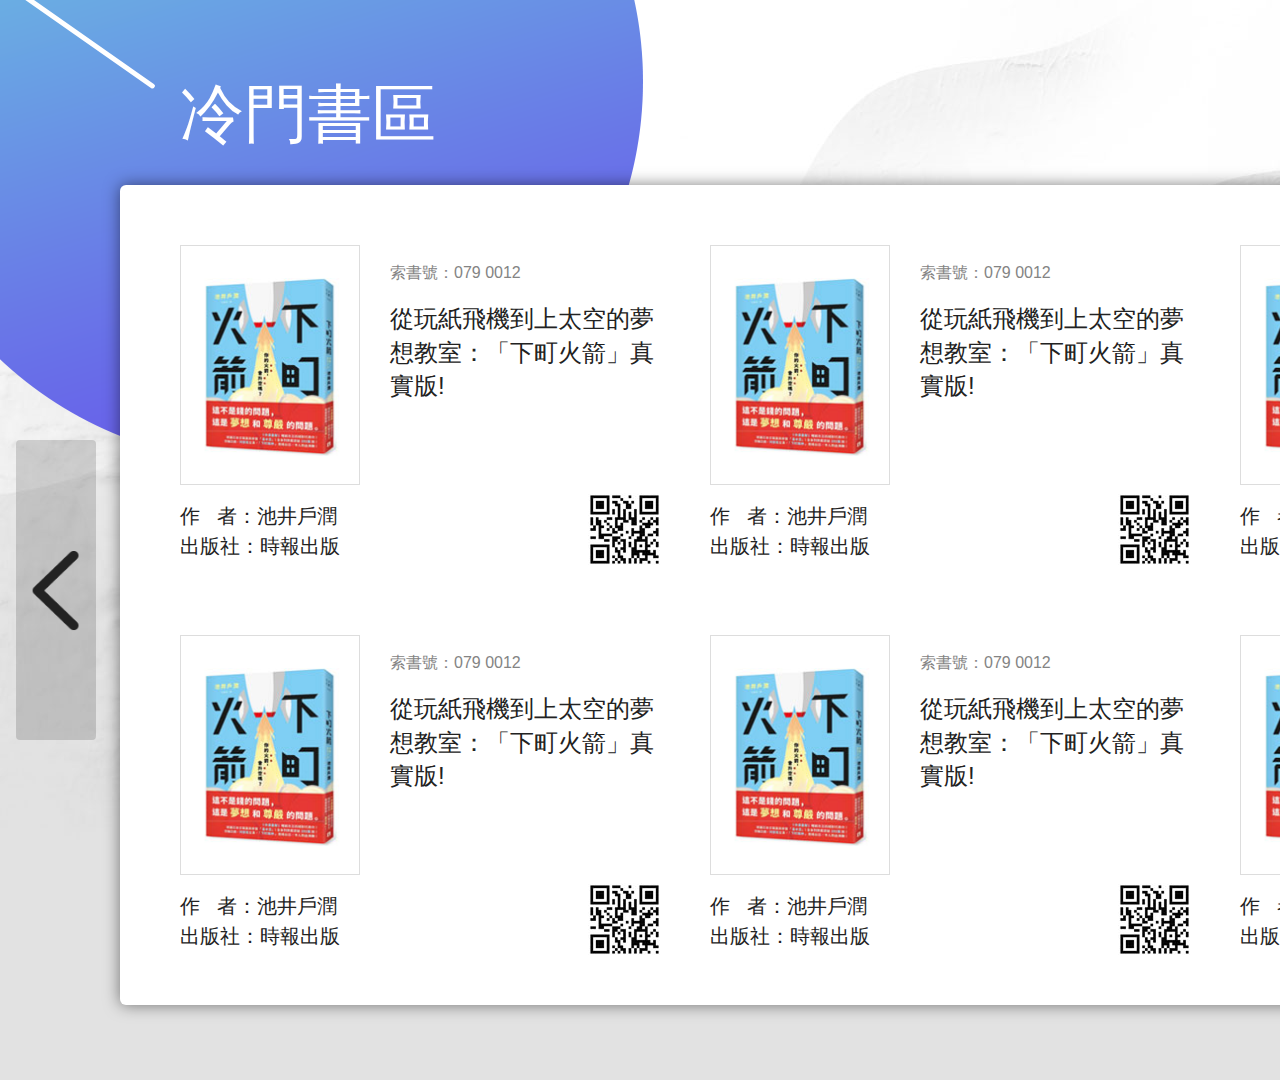
==== mp2.html @ 53be752b "11/8 第一次上傳" ====
<!doctype html>
<html lang="zh-Hant" class="no-js">

<head>
    <meta charset="utf-8">
    <meta http-equiv="X-UA-Compatible" content="IE=edge">
    <title>書架小幫手</title>
    <!-- hyUI css -->
    <link rel="stylesheet" href="css/hyui.css">
    <!-- WOW動畫-->
    <link href="vendor/wow/animate.css" rel="stylesheet">
    <!-- favicon -->
    <link href="images/favicon.png" rel="icon" type="image/x-icon">
</head>

<body>
    <!-- wrapper Start -->
    <div class="wrap cold">
        <h1 class="">冷門書區</h1>
        <a href="mp1.html" class="goto wow fadeInRight" data-wow-delay=".4s">前往熱門書區</a>
        <div class="box wow fadeInDown" data-wow-delay=".4s">
            <!-- 第一本 -->
            <section class="book">
                <div class="info-up">
                    <div class="cover"><img src="images/book/001.jpg" alt=""></div>
                    <div>
                        <p class="call_number">索書號：<span>079  0012</span></p>
                        <p class="book_name">從玩紙飛機到上太空的夢想教室：「下町火箭」真實版!</p>
                    </div>
                </div>
                <div class="info-down">
                    <div>
                        <p class="author">作&nbsp;&nbsp;&nbsp;者：<span>池井戶潤</span></p>
                        <p class="publish">出版社：<span>時報出版</span></p>
                    </div>
                    <img src="images/QR.jpg" alt="" class="QR-code">
                </div>
            </section>
            <!-- 第二本 -->
            <section class="book">
                <div class="info-up">
                    <div class="cover"><img src="images/book/001.jpg" alt=""></div>
                    <div>
                        <p class="call_number">索書號：<span>079  0012</span></p>
                        <p class="book_name">從玩紙飛機到上太空的夢想教室：「下町火箭」真實版!</p>
                    </div>
                </div>
                <div class="info-down">
                    <div>
                        <p class="author">作&nbsp;&nbsp;&nbsp;者：<span>池井戶潤</span></p>
                        <p class="publish">出版社：<span>時報出版</span></p>
                    </div>
                    <img src="images/QR.jpg" alt="" class="QR-code">
                </div>
            </section>
            <!-- 第三本 -->
            <section class="book">
                <div class="info-up">
                    <div class="cover"><img src="images/book/001.jpg" alt=""></div>
                    <div>
                        <p class="call_number">索書號：<span>079  0012</span></p>
                        <p class="book_name">從玩紙飛機到上太空的夢想教室：「下町火箭」真實版!</p>
                    </div>
                </div>
                <div class="info-down">
                    <div>
                        <p class="author">作&nbsp;&nbsp;&nbsp;者：<span>池井戶潤</span></p>
                        <p class="publish">出版社：<span>時報出版</span></p>
                    </div>
                    <img src="images/QR.jpg" alt="" class="QR-code">
                </div>
            </section>
            <!-- 第四本 -->
            <section class="book">
                <div class="info-up">
                    <div class="cover"><img src="images/book/001.jpg" alt=""></div>
                    <div>
                        <p class="call_number">索書號：<span>079  0012</span></p>
                        <p class="book_name">從玩紙飛機到上太空的夢想教室：「下町火箭」真實版!</p>
                    </div>
                </div>
                <div class="info-down">
                    <div>
                        <p class="author">作&nbsp;&nbsp;&nbsp;者：<span>池井戶潤</span></p>
                        <p class="publish">出版社：<span>時報出版</span></p>
                    </div>
                    <img src="images/QR.jpg" alt="" class="QR-code">
                </div>
            </section>
            <!-- 第五本 -->
            <section class="book">
                <div class="info-up">
                    <div class="cover"><img src="images/book/001.jpg" alt=""></div>
                    <div>
                        <p class="call_number">索書號：<span>079  0012</span></p>
                        <p class="book_name">從玩紙飛機到上太空的夢想教室：「下町火箭」真實版!</p>
                    </div>
                </div>
                <div class="info-down">
                    <div>
                        <p class="author">作&nbsp;&nbsp;&nbsp;者：<span>池井戶潤</span></p>
                        <p class="publish">出版社：<span>時報出版</span></p>
                    </div>
                    <img src="images/QR.jpg" alt="" class="QR-code">
                </div>
            </section>
            <!-- 第六本 -->
            <section class="book">
                <div class="info-up">
                    <div class="cover"><img src="images/book/001.jpg" alt=""></div>
                    <div>
                        <p class="call_number">索書號：<span>079  0012</span></p>
                        <p class="book_name">從玩紙飛機到上太空的夢想教室：「下町火箭」真實版!</p>
                    </div>
                </div>
                <div class="info-down">
                    <div>
                        <p class="author">作&nbsp;&nbsp;&nbsp;者：<span>池井戶潤</span></p>
                        <p class="publish">出版社：<span>時報出版</span></p>
                    </div>
                    <img src="images/QR.jpg" alt="" class="QR-code">
                </div>
            </section>
        </div>
        <a href="#" class="prev">上一頁</a>
        <a href="#" class="next">下一頁</a>
        <div class="big-ball"></div>
        <div class="small-ball"></div>
    </div>
    <!-- JQ -->
    <script src="js/jquery-3.3.1.min.js"></script>
    <!-- 外掛 plugin js -->
    <script src="vendor/jquery.easing.min.js"></script><!-- ease -->
    <script src="vendor/lazyload/lazyload.js"></script><!-- lazyload -->
    <!-- WOW -->
    <script src="vendor/wow/wow.js"></script>
    <script>
        wow = new WOW(
        {
            animateClass: 'animated',
            offset:       100,
            callback:     function(box) {
                console.log("WOW: animating <" + box.tagName.toLowerCase() + ">")
            }
        }
        );
        wow.init();
        document.getElementById('moar').onclick = function() {
            var section = document.createElement('section');
            section.className = 'section--purple wow fadeInDown';
            this.parentNode.insertBefore(section, this);
        };
    </script>
    <!-- 客製js -->
    <script src="js/customize.js"></script>
</body>

</html>
---- css/hyui.css ----
﻿html{font-family:sans-serif;-ms-text-size-adjust:100%;-webkit-text-size-adjust:100%}body{margin:0}article,aside,details,figcaption,figure,footer,header,hgroup,main,menu,nav,section,summary{display:block}audio,canvas,progress,video{display:inline-block;vertical-align:baseline}audio:not([controls]){display:none;height:0}[hidden],template{display:none}a{background-color:transparent}a:active,a:hover{outline:0}abbr[title]{border-bottom:1px dotted}b,strong{font-weight:bold}dfn{font-style:italic}h1{font-size:2em;margin:0.67em 0}mark{background:#ff0;color:#000}small{font-size:80%}sub,sup{font-size:75%;line-height:0;position:relative;vertical-align:baseline}sup{top:-0.5em}sub{bottom:-0.25em}img{border:0}svg:not(:root){overflow:hidden}figure{margin:1em 40px}hr{box-sizing:content-box;height:0}pre{overflow:auto}code,kbd,pre,samp{font-family:monospace, monospace;font-size:1em}button,input,optgroup,select,textarea{color:inherit;font:inherit;margin:0}button{overflow:visible}button,select{text-transform:none}button,html input[type="button"],input[type="reset"],input[type="submit"]{-webkit-appearance:button;cursor:pointer}button[disabled],html input[disabled]{cursor:default}button::-moz-focus-inner,input::-moz-focus-inner{border:0;padding:0}input{line-height:normal}input[type="checkbox"],input[type="radio"]{box-sizing:border-box;padding:0}input[type="number"]::-webkit-inner-spin-button,input[type="number"]::-webkit-outer-spin-button{height:auto}input[type="search"]{-webkit-appearance:textfield;box-sizing:content-box}input[type="search"]::-webkit-search-cancel-button,input[type="search"]::-webkit-search-decoration{-webkit-appearance:none}fieldset{border:1px solid #c0c0c0;margin:0 2px;padding:0.35em 0.625em 0.75em}legend{border:0;padding:0}textarea{overflow:auto}optgroup{font-weight:bold}table{border-collapse:collapse;border-spacing:0}td,th{padding:0}.row{margin-left:-15px;margin-right:-15px;clear:both;zoom:1}.row:before,.row:after{content:"";display:table}.row:after{clear:both}.row>div{box-sizing:border-box}.container{position:relative;margin-right:auto;margin-left:auto;padding-left:15px;padding-right:15px;clear:both;zoom:1}.container:before,.container:after{content:"";display:table}.container:after{clear:both}body{font-size:1em;font-weight:normal;color:#222;line-height:1.45em;font-family:Lato,"PingFang TC","Helvetica Neue",Helvetica,微軟正黑體,Arial,sans-serif;-webkit-text-size-adjust:none}a{color:#21BAFF;text-decoration:none}a:hover,a:focus{color:#54caff;cursor:pointer}kbd{background:#FFF;border-radius:.2em;color:#555;font-weight:bold;display:inline-block;padding:.1em .6em;font-size:.938em;font-family:sans-serif;margin-right:.4em;margin-bottom:.1em;vertical-align:middle;border-top:1px solid #BBB;border-bottom:3px solid #BBB;border-left:2px solid #BBB;border-right:2px solid #BBB}kbd ~ kbd{margin-left:.4em}kbd kbd{border:none}table{width:100%;border-collapse:collapse}@media screen and (max-width: 575px){table{width:100%}}table th,table td{padding:.5em;text-align:left}table td{border:#ddd 1px solid;word-break:break-all}table td a{word-break:break-all}table th{background-color:#F3F3F3;color:#333;border:#DDD 1px solid;text-align:center;white-space:nowrap}table.table_hover tr:hover{background:#F3F3F3}table.table_sprite tr:nth-child(even){background:#F5F5F5}@media screen and (max-width: 575px){.table_list{background-color:transparent !important}.table_list thead,.table_list tbody,.table_list th,.table_list td,.table_list tr{display:block}.table_list thead tr{position:absolute;top:-9999px;left:-9999px}.table_list tr{border:1px solid #ccc;margin-bottom:10px}.table_list td{border:none !important;border-bottom:1px solid #eee !important;position:relative;padding-left:35% !important;white-space:normal;text-align:left}.table_list td:before{content:attr(data-title);position:absolute;top:.5em;left:.5em;width:30%;padding-right:10px;white-space:nowrap;text-align:left;font-weight:bold;color:#000}}.fix_th_table{margin:1em 0}@media screen and (max-width: 767px){.fix_th_table{position:relative;width:100%;overflow:hidden !important}}@media screen and (max-width: 767px){.fix_th_table table{display:block;width:100%;overflow-x:scroll;padding-bottom:1em}}.fix_th_table th,.fix_th_table td{width:10em;padding:.8em 0;text-align:center;line-height:1.2}@media screen and (max-width: 767px){.fix_th_table th,.fix_th_table td{display:inline-block;margin-right:-6px;margin-left:0;margin-top:-1px}}.fix_th_table th:first-child{width:8em;white-space:normal}@media screen and (max-width: 767px){.fix_th_table th:first-child{position:absolute !important;left:0;top:auto}}@media screen and (max-width: 767px){.fix_th_table tr{display:block;clear:both;white-space:nowrap;width:auto;padding-left:8em}.fix_th_table tr:first-child{border-top:#ddd 1px solid}}@media screen and (max-width: 767px){.table_wrapper{width:100%;display:block;clear:both;zoom:1;overflow:hidden;overflow-x:auto;padding-bottom:1em;-webkit-overflow-scrolling:touch;-webkit-transform:translate3d(0, 0, 0)}.table_wrapper:before,.table_wrapper:after{content:"";display:table}.table_wrapper:after{clear:both}.table_wrapper table{width:100%;min-width:600px}}.scroltable{min-width:600px !important}.scroltable-wrapper{position:relative;-webkit-overflow-scrolling:touch;-webkit-transform:translate3d(0, 0, 0);overflow-y:hidden}.scroltable-container{overflow:auto}.scroltable-nav{display:none;position:absolute;width:60px;height:100%;cursor:pointer;z-index:9}.scroltable-nav.scroltable-nav-left{left:0;background:#fff;background:-webkit-linear-gradient(left, #fff, rgba(255,255,255,0));background:linear-gradient(to right, #fff, rgba(255,255,255,0))}.scroltable-nav.scroltable-nav-left .tablearrow_left{position:fixed;left:0em;top:0em;display:none;z-index:9}@media screen and (max-width: 767px){.scroltable-nav.scroltable-nav-left .tablearrow_left{display:block}}.scroltable-nav.scroltable-nav-left .tablearrow_left:before{position:absolute;top:0em;left:-.2em;width:30px;height:30px;background:url(../vendor/scrolltable/images/arrow-left.png) no-repeat 10px center;content:"";z-index:2}.scroltable-nav.scroltable-nav-right{right:0;background:rgba(255,255,255,0);background:-webkit-linear-gradient(left, rgba(255,255,255,0), #fff);background:linear-gradient(to right, rgba(255,255,255,0), #fff)}.scroltable-nav.scroltable-nav-right .tablearrow_right{position:fixed;top:0em;right:0em;display:none;z-index:9}@media screen and (max-width: 767px){.scroltable-nav.scroltable-nav-right .tablearrow_right{display:block}}.scroltable-nav.scroltable-nav-right .tablearrow_right:before{position:absolute;top:0em;right:-.2em;width:30px;height:30px;background:url(../vendor/scrolltable/images/arrow-right.png) no-repeat right 10px center;content:"";z-index:2}@keyframes arrow_left{from{left:-.2em}to{left:.3em}}@keyframes arrow_right{from{right:-.2em}to{right:.3em}}*{box-sizing:border-box}.wrap{width:1920px;height:1080px;overflow:hidden;margin:auto;background:url("../images/bg-wrap.jpg") 50% 50% no-repeat;position:relative}.wrap h1{position:absolute;z-index:2;left:180px;top:50px;font-size:4em;line-height:2;font-weight:300;color:#fff;margin:0}.wrap h1:before{content:'';display:block;position:absolute;left:-110px;top:-120px;width:5px;border-radius:4px;height:200px;background:#fff;transform:rotate(-55deg)}.wrap a.goto{position:absolute;right:125px;top:65px;font-size:2em;text-align:center;line-height:70px;width:360px;height:70px;color:#fff;background:pink;display:block;border-radius:45px;transition:right .6s ease}.wrap a.goto:after{content:'';width:40px;height:40px;display:inline-block;vertical-align:middle;margin-top:-6px;padding-left:.5em;background:url("../images/img-arrow-r.png") 50% 50% no-repeat}.wrap a.goto:hover,.wrap a.goto:active{right:100px}.wrap a.prev,.wrap a.next{display:block;width:80px;height:300px;color:transparent;position:absolute;z-index:2;top:440px}.wrap a.prev{left:16px;background:url("../images/btn-arrow-prev.png") 50% 50% no-repeat,rgba(0,0,0,0.15);background-size:90%;padding:5px 10px;border-radius:4px;transition:left .2s ease}.wrap a.prev:hover,.wrap a.prev:active{left:10px;background-size:90%}.wrap a.next{right:16px;background:url("../images/btn-arrow-next.png") 50% 50% no-repeat,rgba(0,0,0,0.15);background-size:90%;padding:5px 10px;border-radius:4px;transition:right .2s ease}.wrap a.next:hover,.wrap a.next:active{right:10px;background-size:90%}.wrap .box{position:absolute;z-index:1;left:120px;top:185px;width:1680px;height:820px;padding:40px;background:#fff;border-radius:6px;box-shadow:0px 0px 16px 0px rgba(0,0,0,0.5)}.wrap section.book{width:530px;height:350px;padding:20px 20px 0;float:left}.wrap section.book:nth-child(4),.wrap section.book:nth-child(5),.wrap section.book:nth-child(6){margin-top:40px}.wrap section.book .info-up{clear:both;zoom:1}.wrap section.book .info-up:before,.wrap section.book .info-up:after{content:"";display:table}.wrap section.book .info-up:after{clear:both}.wrap section.book .info-up .cover{width:180px;height:240px;background:#fff;border:solid 1px #ddd;text-align:center;line-height:240px;float:left}.wrap section.book .info-up .cover img{max-width:100%;max-height:240px;vertical-align:middle}.wrap section.book .info-up div{float:right;width:280px}.wrap section.book .info-up div .call_number{font-size:1em;margin-bottom:0;color:#848484}.wrap section.book .info-up div .book_name{font-size:1.5em;line-height:1.4;margin-top:.75em}.wrap section.book .info-down{clear:both;zoom:1}.wrap section.book .info-down:before,.wrap section.book .info-down:after{content:"";display:table}.wrap section.book .info-down:after{clear:both}.wrap section.book .info-down div{float:left;width:390px;padding:1em 0 .5em}.wrap section.book .info-down div p{margin:0;line-height:1.5;font-size:1.25em}.wrap section.book .info-down img.QR-code{float:right}.wrap .big-ball{position:absolute;width:763px;height:763px;left:-120px;top:-300px}.wrap .small-ball{position:absolute;z-index:2;width:342px;height:342px;right:-80px;bottom:-190px}.hot a.goto{background:#6859ea;background:-moz-linear-gradient(left, #6859ea 0%, #00b1d6 100%);background:-webkit-linear-gradient(left, #6859ea 0%, #00b1d6 100%);background:linear-gradient(to right, #6859ea 0%, #00b1d6 100%);filter:progid:DXImageTransform.Microsoft.gradient( startColorstr='#6859ea', endColorstr='#00b1d6',GradientType=1 )}.hot .big-ball{background:url("../images/bg-hot-ball-big.png") 50% 50% no-repeat;transform-origin:50% 50%;animation:breathe 10s ease infinite;transform:rotate(0deg)}.hot .small-ball{background:url("../images/bg-hot-ball-small.png") 50% 50% no-repeat;transform-origin:50% 50%;animation:small-roll 8s ease infinite}.cold a.goto{background:#f42e78;background:-moz-linear-gradient(left, #f42e78 0%, #c60090 100%);background:-webkit-linear-gradient(left, #f42e78 0%, #c60090 100%);background:linear-gradient(to right, #f42e78 0%, #c60090 100%);filter:progid:DXImageTransform.Microsoft.gradient( startColorstr='#f42e78', endColorstr='#c60090',GradientType=1 )}.cold .big-ball{background:url("../images/bg-cold-ball-big.png") 50% 50% no-repeat;transform-origin:50% 50%;animation:breathe 10s ease infinite;transform:rotate(0deg)}.cold .small-ball{background:url("../images/bg-cold-ball-small.png") 50% 50% no-repeat;transform-origin:50% 50%;animation:small-roll 8s ease infinite}@keyframes small-roll{0%{transform:rotate(0deg)}50%{transform:rotate(180deg)}100%{transform:rotate(360deg)}}@keyframes breathe{0%{transform:scale(1)}50%{transform:scale(1.2)}100%{transform:scale(1)}}
/*# sourceMappingURL=hyui.css.map */
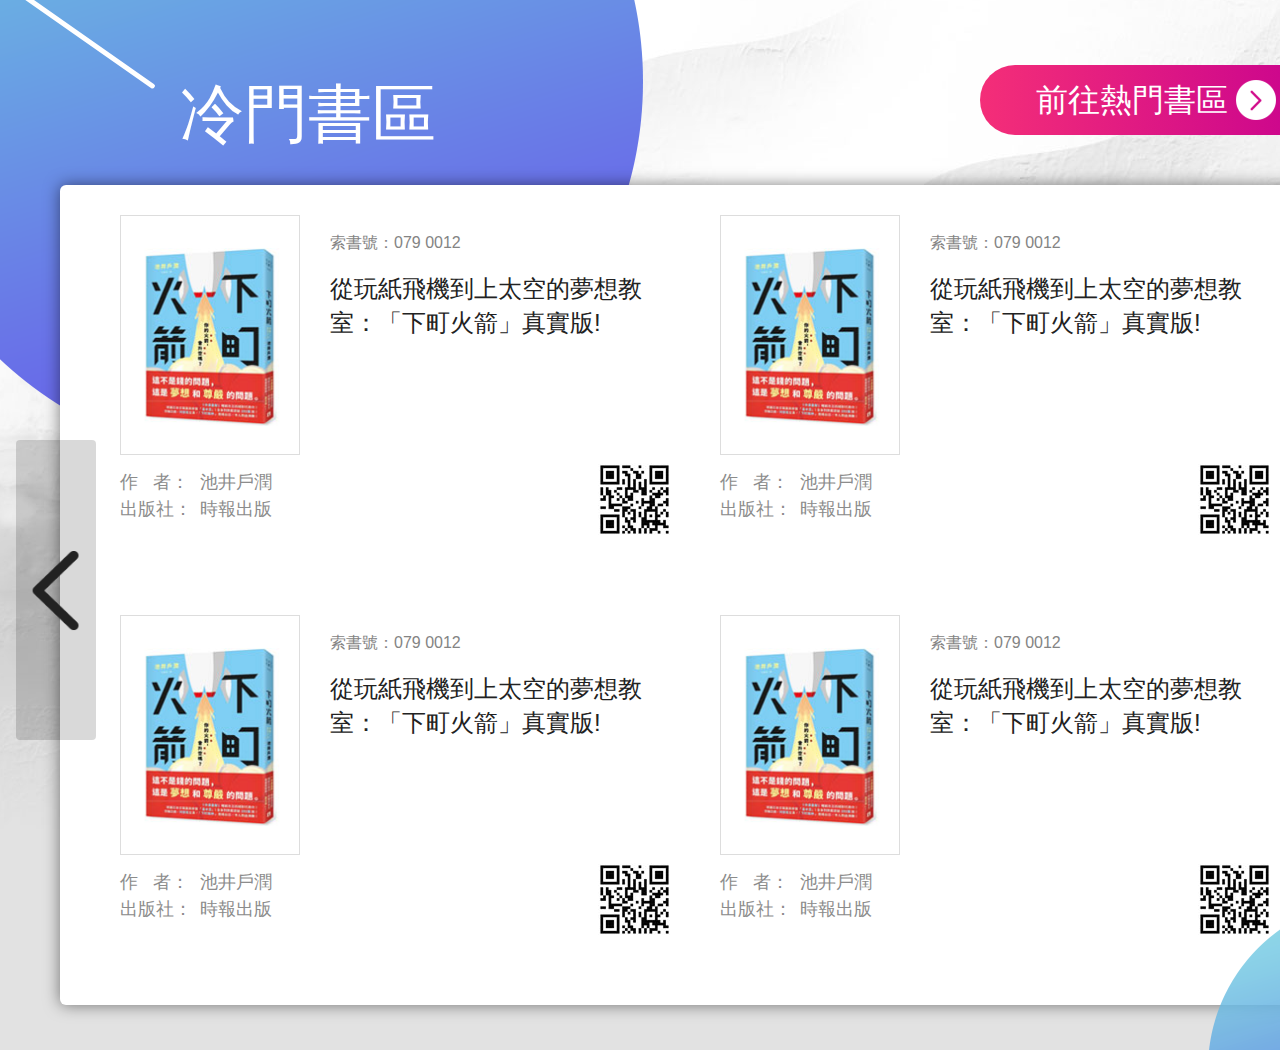
==== commit 3e28157d: "2020-0423 解析度改為1400*1050" ====
--- a/mp2.html
+++ b/mp2.html
@@ -87,40 +87,6 @@
                     <img src="images/QR.jpg" alt="" class="QR-code">
                 </div>
             </section>
-            <!-- 第五本 -->
-            <section class="book">
-                <div class="info-up">
-                    <div class="cover"><img src="images/book/001.jpg" alt=""></div>
-                    <div>
-                        <p class="call_number">索書號：<span>079  0012</span></p>
-                        <p class="book_name">從玩紙飛機到上太空的夢想教室：「下町火箭」真實版!</p>
-                    </div>
-                </div>
-                <div class="info-down">
-                    <div>
-                        <p class="author">作&nbsp;&nbsp;&nbsp;者：<span>池井戶潤</span></p>
-                        <p class="publish">出版社：<span>時報出版</span></p>
-                    </div>
-                    <img src="images/QR.jpg" alt="" class="QR-code">
-                </div>
-            </section>
-            <!-- 第六本 -->
-            <section class="book">
-                <div class="info-up">
-                    <div class="cover"><img src="images/book/001.jpg" alt=""></div>
-                    <div>
-                        <p class="call_number">索書號：<span>079  0012</span></p>
-                        <p class="book_name">從玩紙飛機到上太空的夢想教室：「下町火箭」真實版!</p>
-                    </div>
-                </div>
-                <div class="info-down">
-                    <div>
-                        <p class="author">作&nbsp;&nbsp;&nbsp;者：<span>池井戶潤</span></p>
-                        <p class="publish">出版社：<span>時報出版</span></p>
-                    </div>
-                    <img src="images/QR.jpg" alt="" class="QR-code">
-                </div>
-            </section>
         </div>
         <a href="#" class="prev">上一頁</a>
         <a href="#" class="next">下一頁</a>
--- a/css/hyui.css
+++ b/css/hyui.css
@@ -1,2 +1,2 @@
-﻿html{font-family:sans-serif;-ms-text-size-adjust:100%;-webkit-text-size-adjust:100%}body{margin:0}article,aside,details,figcaption,figure,footer,header,hgroup,main,menu,nav,section,summary{display:block}audio,canvas,progress,video{display:inline-block;vertical-align:baseline}audio:not([controls]){display:none;height:0}[hidden],template{display:none}a{background-color:transparent}a:active,a:hover{outline:0}abbr[title]{border-bottom:1px dotted}b,strong{font-weight:bold}dfn{font-style:italic}h1{font-size:2em;margin:0.67em 0}mark{background:#ff0;color:#000}small{font-size:80%}sub,sup{font-size:75%;line-height:0;position:relative;vertical-align:baseline}sup{top:-0.5em}sub{bottom:-0.25em}img{border:0}svg:not(:root){overflow:hidden}figure{margin:1em 40px}hr{box-sizing:content-box;height:0}pre{overflow:auto}code,kbd,pre,samp{font-family:monospace, monospace;font-size:1em}button,input,optgroup,select,textarea{color:inherit;font:inherit;margin:0}button{overflow:visible}button,select{text-transform:none}button,html input[type="button"],input[type="reset"],input[type="submit"]{-webkit-appearance:button;cursor:pointer}button[disabled],html input[disabled]{cursor:default}button::-moz-focus-inner,input::-moz-focus-inner{border:0;padding:0}input{line-height:normal}input[type="checkbox"],input[type="radio"]{box-sizing:border-box;padding:0}input[type="number"]::-webkit-inner-spin-button,input[type="number"]::-webkit-outer-spin-button{height:auto}input[type="search"]{-webkit-appearance:textfield;box-sizing:content-box}input[type="search"]::-webkit-search-cancel-button,input[type="search"]::-webkit-search-decoration{-webkit-appearance:none}fieldset{border:1px solid #c0c0c0;margin:0 2px;padding:0.35em 0.625em 0.75em}legend{border:0;padding:0}textarea{overflow:auto}optgroup{font-weight:bold}table{border-collapse:collapse;border-spacing:0}td,th{padding:0}.row{margin-left:-15px;margin-right:-15px;clear:both;zoom:1}.row:before,.row:after{content:"";display:table}.row:after{clear:both}.row>div{box-sizing:border-box}.container{position:relative;margin-right:auto;margin-left:auto;padding-left:15px;padding-right:15px;clear:both;zoom:1}.container:before,.container:after{content:"";display:table}.container:after{clear:both}body{font-size:1em;font-weight:normal;color:#222;line-height:1.45em;font-family:Lato,"PingFang TC","Helvetica Neue",Helvetica,微軟正黑體,Arial,sans-serif;-webkit-text-size-adjust:none}a{color:#21BAFF;text-decoration:none}a:hover,a:focus{color:#54caff;cursor:pointer}kbd{background:#FFF;border-radius:.2em;color:#555;font-weight:bold;display:inline-block;padding:.1em .6em;font-size:.938em;font-family:sans-serif;margin-right:.4em;margin-bottom:.1em;vertical-align:middle;border-top:1px solid #BBB;border-bottom:3px solid #BBB;border-left:2px solid #BBB;border-right:2px solid #BBB}kbd ~ kbd{margin-left:.4em}kbd kbd{border:none}table{width:100%;border-collapse:collapse}@media screen and (max-width: 575px){table{width:100%}}table th,table td{padding:.5em;text-align:left}table td{border:#ddd 1px solid;word-break:break-all}table td a{word-break:break-all}table th{background-color:#F3F3F3;color:#333;border:#DDD 1px solid;text-align:center;white-space:nowrap}table.table_hover tr:hover{background:#F3F3F3}table.table_sprite tr:nth-child(even){background:#F5F5F5}@media screen and (max-width: 575px){.table_list{background-color:transparent !important}.table_list thead,.table_list tbody,.table_list th,.table_list td,.table_list tr{display:block}.table_list thead tr{position:absolute;top:-9999px;left:-9999px}.table_list tr{border:1px solid #ccc;margin-bottom:10px}.table_list td{border:none !important;border-bottom:1px solid #eee !important;position:relative;padding-left:35% !important;white-space:normal;text-align:left}.table_list td:before{content:attr(data-title);position:absolute;top:.5em;left:.5em;width:30%;padding-right:10px;white-space:nowrap;text-align:left;font-weight:bold;color:#000}}.fix_th_table{margin:1em 0}@media screen and (max-width: 767px){.fix_th_table{position:relative;width:100%;overflow:hidden !important}}@media screen and (max-width: 767px){.fix_th_table table{display:block;width:100%;overflow-x:scroll;padding-bottom:1em}}.fix_th_table th,.fix_th_table td{width:10em;padding:.8em 0;text-align:center;line-height:1.2}@media screen and (max-width: 767px){.fix_th_table th,.fix_th_table td{display:inline-block;margin-right:-6px;margin-left:0;margin-top:-1px}}.fix_th_table th:first-child{width:8em;white-space:normal}@media screen and (max-width: 767px){.fix_th_table th:first-child{position:absolute !important;left:0;top:auto}}@media screen and (max-width: 767px){.fix_th_table tr{display:block;clear:both;white-space:nowrap;width:auto;padding-left:8em}.fix_th_table tr:first-child{border-top:#ddd 1px solid}}@media screen and (max-width: 767px){.table_wrapper{width:100%;display:block;clear:both;zoom:1;overflow:hidden;overflow-x:auto;padding-bottom:1em;-webkit-overflow-scrolling:touch;-webkit-transform:translate3d(0, 0, 0)}.table_wrapper:before,.table_wrapper:after{content:"";display:table}.table_wrapper:after{clear:both}.table_wrapper table{width:100%;min-width:600px}}.scroltable{min-width:600px !important}.scroltable-wrapper{position:relative;-webkit-overflow-scrolling:touch;-webkit-transform:translate3d(0, 0, 0);overflow-y:hidden}.scroltable-container{overflow:auto}.scroltable-nav{display:none;position:absolute;width:60px;height:100%;cursor:pointer;z-index:9}.scroltable-nav.scroltable-nav-left{left:0;background:#fff;background:-webkit-linear-gradient(left, #fff, rgba(255,255,255,0));background:linear-gradient(to right, #fff, rgba(255,255,255,0))}.scroltable-nav.scroltable-nav-left .tablearrow_left{position:fixed;left:0em;top:0em;display:none;z-index:9}@media screen and (max-width: 767px){.scroltable-nav.scroltable-nav-left .tablearrow_left{display:block}}.scroltable-nav.scroltable-nav-left .tablearrow_left:before{position:absolute;top:0em;left:-.2em;width:30px;height:30px;background:url(../vendor/scrolltable/images/arrow-left.png) no-repeat 10px center;content:"";z-index:2}.scroltable-nav.scroltable-nav-right{right:0;background:rgba(255,255,255,0);background:-webkit-linear-gradient(left, rgba(255,255,255,0), #fff);background:linear-gradient(to right, rgba(255,255,255,0), #fff)}.scroltable-nav.scroltable-nav-right .tablearrow_right{position:fixed;top:0em;right:0em;display:none;z-index:9}@media screen and (max-width: 767px){.scroltable-nav.scroltable-nav-right .tablearrow_right{display:block}}.scroltable-nav.scroltable-nav-right .tablearrow_right:before{position:absolute;top:0em;right:-.2em;width:30px;height:30px;background:url(../vendor/scrolltable/images/arrow-right.png) no-repeat right 10px center;content:"";z-index:2}@keyframes arrow_left{from{left:-.2em}to{left:.3em}}@keyframes arrow_right{from{right:-.2em}to{right:.3em}}*{box-sizing:border-box}.wrap{width:1920px;height:1080px;overflow:hidden;margin:auto;background:url("../images/bg-wrap.jpg") 50% 50% no-repeat;position:relative}.wrap h1{position:absolute;z-index:2;left:180px;top:50px;font-size:4em;line-height:2;font-weight:300;color:#fff;margin:0}.wrap h1:before{content:'';display:block;position:absolute;left:-110px;top:-120px;width:5px;border-radius:4px;height:200px;background:#fff;transform:rotate(-55deg)}.wrap a.goto{position:absolute;right:125px;top:65px;font-size:2em;text-align:center;line-height:70px;width:360px;height:70px;color:#fff;background:pink;display:block;border-radius:45px;transition:right .6s ease}.wrap a.goto:after{content:'';width:40px;height:40px;display:inline-block;vertical-align:middle;margin-top:-6px;padding-left:.5em;background:url("../images/img-arrow-r.png") 50% 50% no-repeat}.wrap a.goto:hover,.wrap a.goto:active{right:100px}.wrap a.prev,.wrap a.next{display:block;width:80px;height:300px;color:transparent;position:absolute;z-index:2;top:440px}.wrap a.prev{left:16px;background:url("../images/btn-arrow-prev.png") 50% 50% no-repeat,rgba(0,0,0,0.15);background-size:90%;padding:5px 10px;border-radius:4px;transition:left .2s ease}.wrap a.prev:hover,.wrap a.prev:active{left:10px;background-size:90%}.wrap a.next{right:16px;background:url("../images/btn-arrow-next.png") 50% 50% no-repeat,rgba(0,0,0,0.15);background-size:90%;padding:5px 10px;border-radius:4px;transition:right .2s ease}.wrap a.next:hover,.wrap a.next:active{right:10px;background-size:90%}.wrap .box{position:absolute;z-index:1;left:120px;top:185px;width:1680px;height:820px;padding:40px;background:#fff;border-radius:6px;box-shadow:0px 0px 16px 0px rgba(0,0,0,0.5)}.wrap section.book{width:530px;height:350px;padding:20px 20px 0;float:left}.wrap section.book:nth-child(4),.wrap section.book:nth-child(5),.wrap section.book:nth-child(6){margin-top:40px}.wrap section.book .info-up{clear:both;zoom:1}.wrap section.book .info-up:before,.wrap section.book .info-up:after{content:"";display:table}.wrap section.book .info-up:after{clear:both}.wrap section.book .info-up .cover{width:180px;height:240px;background:#fff;border:solid 1px #ddd;text-align:center;line-height:240px;float:left}.wrap section.book .info-up .cover img{max-width:100%;max-height:240px;vertical-align:middle}.wrap section.book .info-up div{float:right;width:280px}.wrap section.book .info-up div .call_number{font-size:1em;margin-bottom:0;color:#848484}.wrap section.book .info-up div .book_name{font-size:1.5em;line-height:1.4;margin-top:.75em}.wrap section.book .info-down{clear:both;zoom:1}.wrap section.book .info-down:before,.wrap section.book .info-down:after{content:"";display:table}.wrap section.book .info-down:after{clear:both}.wrap section.book .info-down div{float:left;width:390px;padding:1em 0 .5em}.wrap section.book .info-down div p{margin:0;line-height:1.5;font-size:1.25em}.wrap section.book .info-down img.QR-code{float:right}.wrap .big-ball{position:absolute;width:763px;height:763px;left:-120px;top:-300px}.wrap .small-ball{position:absolute;z-index:2;width:342px;height:342px;right:-80px;bottom:-190px}.hot a.goto{background:#6859ea;background:-moz-linear-gradient(left, #6859ea 0%, #00b1d6 100%);background:-webkit-linear-gradient(left, #6859ea 0%, #00b1d6 100%);background:linear-gradient(to right, #6859ea 0%, #00b1d6 100%);filter:progid:DXImageTransform.Microsoft.gradient( startColorstr='#6859ea', endColorstr='#00b1d6',GradientType=1 )}.hot .big-ball{background:url("../images/bg-hot-ball-big.png") 50% 50% no-repeat;transform-origin:50% 50%;animation:breathe 10s ease infinite;transform:rotate(0deg)}.hot .small-ball{background:url("../images/bg-hot-ball-small.png") 50% 50% no-repeat;transform-origin:50% 50%;animation:small-roll 8s ease infinite}.cold a.goto{background:#f42e78;background:-moz-linear-gradient(left, #f42e78 0%, #c60090 100%);background:-webkit-linear-gradient(left, #f42e78 0%, #c60090 100%);background:linear-gradient(to right, #f42e78 0%, #c60090 100%);filter:progid:DXImageTransform.Microsoft.gradient( startColorstr='#f42e78', endColorstr='#c60090',GradientType=1 )}.cold .big-ball{background:url("../images/bg-cold-ball-big.png") 50% 50% no-repeat;transform-origin:50% 50%;animation:breathe 10s ease infinite;transform:rotate(0deg)}.cold .small-ball{background:url("../images/bg-cold-ball-small.png") 50% 50% no-repeat;transform-origin:50% 50%;animation:small-roll 8s ease infinite}@keyframes small-roll{0%{transform:rotate(0deg)}50%{transform:rotate(180deg)}100%{transform:rotate(360deg)}}@keyframes breathe{0%{transform:scale(1)}50%{transform:scale(1.2)}100%{transform:scale(1)}}
+﻿html{font-family:sans-serif;-ms-text-size-adjust:100%;-webkit-text-size-adjust:100%}body{margin:0}article,aside,details,figcaption,figure,footer,header,hgroup,main,menu,nav,section,summary{display:block}audio,canvas,progress,video{display:inline-block;vertical-align:baseline}audio:not([controls]){display:none;height:0}[hidden],template{display:none}a{background-color:transparent}a:active,a:hover{outline:0}abbr[title]{border-bottom:1px dotted}b,strong{font-weight:bold}dfn{font-style:italic}h1{font-size:2em;margin:0.67em 0}mark{background:#ff0;color:#000}small{font-size:80%}sub,sup{font-size:75%;line-height:0;position:relative;vertical-align:baseline}sup{top:-0.5em}sub{bottom:-0.25em}img{border:0}svg:not(:root){overflow:hidden}figure{margin:1em 40px}hr{box-sizing:content-box;height:0}pre{overflow:auto}code,kbd,pre,samp{font-family:monospace, monospace;font-size:1em}button,input,optgroup,select,textarea{color:inherit;font:inherit;margin:0}button{overflow:visible}button,select{text-transform:none}button,html input[type="button"],input[type="reset"],input[type="submit"]{-webkit-appearance:button;cursor:pointer}button[disabled],html input[disabled]{cursor:default}button::-moz-focus-inner,input::-moz-focus-inner{border:0;padding:0}input{line-height:normal}input[type="checkbox"],input[type="radio"]{box-sizing:border-box;padding:0}input[type="number"]::-webkit-inner-spin-button,input[type="number"]::-webkit-outer-spin-button{height:auto}input[type="search"]{-webkit-appearance:textfield;box-sizing:content-box}input[type="search"]::-webkit-search-cancel-button,input[type="search"]::-webkit-search-decoration{-webkit-appearance:none}fieldset{border:1px solid #c0c0c0;margin:0 2px;padding:0.35em 0.625em 0.75em}legend{border:0;padding:0}textarea{overflow:auto}optgroup{font-weight:bold}table{border-collapse:collapse;border-spacing:0}td,th{padding:0}.row{margin-left:-15px;margin-right:-15px;clear:both;zoom:1}.row:before,.row:after{content:"";display:table}.row:after{clear:both}.row>div{box-sizing:border-box}.container{position:relative;margin-right:auto;margin-left:auto;padding-left:15px;padding-right:15px;clear:both;zoom:1}.container:before,.container:after{content:"";display:table}.container:after{clear:both}body{font-size:1em;font-weight:normal;color:#222;line-height:1.45em;font-family:Lato,"PingFang TC","Helvetica Neue",Helvetica,微軟正黑體,Arial,sans-serif;-webkit-text-size-adjust:none}a{color:#21BAFF;text-decoration:none}a:hover,a:focus{color:#54caff;cursor:pointer}kbd{background:#FFF;border-radius:.2em;color:#555;font-weight:bold;display:inline-block;padding:.1em .6em;font-size:.938em;font-family:sans-serif;margin-right:.4em;margin-bottom:.1em;vertical-align:middle;border-top:1px solid #BBB;border-bottom:3px solid #BBB;border-left:2px solid #BBB;border-right:2px solid #BBB}kbd ~ kbd{margin-left:.4em}kbd kbd{border:none}table{width:100%;border-collapse:collapse}@media screen and (max-width: 575px){table{width:100%}}table th,table td{padding:.5em;text-align:left}table td{border:#ddd 1px solid;word-break:break-all}table td a{word-break:break-all}table th{background-color:#F3F3F3;color:#333;border:#DDD 1px solid;text-align:center;white-space:nowrap}table.table_hover tr:hover{background:#F3F3F3}table.table_sprite tr:nth-child(even){background:#F5F5F5}@media screen and (max-width: 575px){.table_list{background-color:transparent !important}.table_list thead,.table_list tbody,.table_list th,.table_list td,.table_list tr{display:block}.table_list thead tr{position:absolute;top:-9999px;left:-9999px}.table_list tr{border:1px solid #ccc;margin-bottom:10px}.table_list td{border:none !important;border-bottom:1px solid #eee !important;position:relative;padding-left:35% !important;white-space:normal;text-align:left}.table_list td:before{content:attr(data-title);position:absolute;top:.5em;left:.5em;width:30%;padding-right:10px;white-space:nowrap;text-align:left;font-weight:bold;color:#000}}.fix_th_table{margin:1em 0}@media screen and (max-width: 767px){.fix_th_table{position:relative;width:100%;overflow:hidden !important}}@media screen and (max-width: 767px){.fix_th_table table{display:block;width:100%;overflow-x:scroll;padding-bottom:1em}}.fix_th_table th,.fix_th_table td{width:10em;padding:.8em 0;text-align:center;line-height:1.2}@media screen and (max-width: 767px){.fix_th_table th,.fix_th_table td{display:inline-block;margin-right:-6px;margin-left:0;margin-top:-1px}}.fix_th_table th:first-child{width:8em;white-space:normal}@media screen and (max-width: 767px){.fix_th_table th:first-child{position:absolute !important;left:0;top:auto}}@media screen and (max-width: 767px){.fix_th_table tr{display:block;clear:both;white-space:nowrap;width:auto;padding-left:8em}.fix_th_table tr:first-child{border-top:#ddd 1px solid}}@media screen and (max-width: 767px){.table_wrapper{width:100%;display:block;clear:both;zoom:1;overflow:hidden;overflow-x:auto;padding-bottom:1em;-webkit-overflow-scrolling:touch;-webkit-transform:translate3d(0, 0, 0)}.table_wrapper:before,.table_wrapper:after{content:"";display:table}.table_wrapper:after{clear:both}.table_wrapper table{width:100%;min-width:600px}}.scroltable{min-width:600px !important}.scroltable-wrapper{position:relative;-webkit-overflow-scrolling:touch;-webkit-transform:translate3d(0, 0, 0);overflow-y:hidden}.scroltable-container{overflow:auto}.scroltable-nav{display:none;position:absolute;width:60px;height:100%;cursor:pointer;z-index:9}.scroltable-nav.scroltable-nav-left{left:0;background:#fff;background:-webkit-linear-gradient(left, #fff, rgba(255,255,255,0));background:linear-gradient(to right, #fff, rgba(255,255,255,0))}.scroltable-nav.scroltable-nav-left .tablearrow_left{position:fixed;left:0em;top:0em;display:none;z-index:9}@media screen and (max-width: 767px){.scroltable-nav.scroltable-nav-left .tablearrow_left{display:block}}.scroltable-nav.scroltable-nav-left .tablearrow_left:before{position:absolute;top:0em;left:-.2em;width:30px;height:30px;background:url(../vendor/scrolltable/images/arrow-left.png) no-repeat 10px center;content:"";z-index:2}.scroltable-nav.scroltable-nav-right{right:0;background:rgba(255,255,255,0);background:-webkit-linear-gradient(left, rgba(255,255,255,0), #fff);background:linear-gradient(to right, rgba(255,255,255,0), #fff)}.scroltable-nav.scroltable-nav-right .tablearrow_right{position:fixed;top:0em;right:0em;display:none;z-index:9}@media screen and (max-width: 767px){.scroltable-nav.scroltable-nav-right .tablearrow_right{display:block}}.scroltable-nav.scroltable-nav-right .tablearrow_right:before{position:absolute;top:0em;right:-.2em;width:30px;height:30px;background:url(../vendor/scrolltable/images/arrow-right.png) no-repeat right 10px center;content:"";z-index:2}@keyframes arrow_left{from{left:-.2em}to{left:.3em}}@keyframes arrow_right{from{right:-.2em}to{right:.3em}}*{box-sizing:border-box}.wrap{width:1400px;height:1050px;overflow:hidden;margin:auto;background:url("../images/bg-wrap.jpg") 50% 50% no-repeat;position:relative}.wrap h1{position:absolute;z-index:2;left:180px;top:50px;font-size:4em;line-height:2;font-weight:300;color:#fff;margin:0}.wrap h1:before{content:'';display:block;position:absolute;left:-110px;top:-120px;width:5px;border-radius:4px;height:200px;background:#fff;transform:rotate(-55deg)}.wrap a.goto{position:absolute;right:60px;top:65px;font-size:2em;text-align:center;line-height:70px;width:360px;height:70px;color:#fff;background:pink;display:block;border-radius:45px;transition:right .6s ease}.wrap a.goto:after{content:'';width:40px;height:40px;display:inline-block;vertical-align:middle;margin-top:-6px;padding-left:.5em;background:url("../images/img-arrow-r.png") 50% 50% no-repeat}.wrap a.goto:hover,.wrap a.goto:active{right:100px}.wrap a.prev,.wrap a.next{display:block;width:80px;height:300px;color:transparent;position:absolute;z-index:2;top:440px}.wrap a.prev{left:16px;background:url("../images/btn-arrow-prev.png") 50% 50% no-repeat,rgba(0,0,0,0.15);background-size:90%;padding:5px 10px;border-radius:4px;transition:left .2s ease}.wrap a.prev:hover,.wrap a.prev:active{left:10px;background-size:90%}.wrap a.next{right:16px;background:url("../images/btn-arrow-next.png") 50% 50% no-repeat,rgba(0,0,0,0.15);background-size:90%;padding:5px 10px;border-radius:4px;transition:right .2s ease}.wrap a.next:hover,.wrap a.next:active{right:10px;background-size:90%}.wrap .box{position:absolute;z-index:1;left:60px;top:185px;width:1280px;height:820px;padding:30px 40px;background:#fff;border-radius:6px;box-shadow:0px 0px 16px 0px rgba(0,0,0,0.5)}.wrap section.book{width:600px;height:400px;padding:0 20px;float:left}.wrap section.book .info-up{clear:both;zoom:1}.wrap section.book .info-up:before,.wrap section.book .info-up:after{content:"";display:table}.wrap section.book .info-up:after{clear:both}.wrap section.book .info-up .cover{width:180px;height:240px;background:#fff;border:solid 1px #ddd;text-align:center;line-height:240px;float:left}.wrap section.book .info-up .cover img{max-width:100%;max-height:240px;vertical-align:middle}.wrap section.book .info-up div{float:right;width:350px}.wrap section.book .info-up div .call_number{font-size:1em;margin-bottom:0;color:#848484}.wrap section.book .info-up div .book_name{font-size:1.5em;line-height:1.4;margin-top:.75em;overflow:hidden;text-overflow:-o-ellipsis-lastline;text-overflow:ellipsis;display:-webkit-box;-webkit-line-clamp:5;-webkit-box-orient:vertical}.wrap section.book .info-down{clear:both;zoom:1;font-size:.9em}.wrap section.book .info-down:before,.wrap section.book .info-down:after{content:"";display:table}.wrap section.book .info-down:after{clear:both}.wrap section.book .info-down div{float:left;width:390px;padding:1em 0 .5em}.wrap section.book .info-down div p{margin:0;line-height:1.5;font-size:1.25em}.wrap section.book .info-down div .author,.wrap section.book .info-down div .publish{color:#8c8c8c;clear:both;zoom:1}.wrap section.book .info-down div .author:before,.wrap section.book .info-down div .author:after,.wrap section.book .info-down div .publish:before,.wrap section.book .info-down div .publish:after{content:"";display:table}.wrap section.book .info-down div .author:after,.wrap section.book .info-down div .publish:after{clear:both}.wrap section.book .info-down div .author span,.wrap section.book .info-down div .publish span{display:inline-block;width:310px;overflow:hidden;text-overflow:-o-ellipsis-lastline;text-overflow:ellipsis;display:-webkit-box;-webkit-line-clamp:2;-webkit-box-orient:vertical;float:right}.wrap section.book .info-down img.QR-code{float:right}.wrap .big-ball{position:absolute;width:763px;height:763px;left:-120px;top:-300px}.wrap .small-ball{position:absolute;z-index:2;width:342px;height:342px;right:-150px;bottom:-190px}.hot a.goto{background:#6859ea;background:-moz-linear-gradient(left, #6859ea 0%, #00b1d6 100%);background:-webkit-linear-gradient(left, #6859ea 0%, #00b1d6 100%);background:linear-gradient(to right, #6859ea 0%, #00b1d6 100%);filter:progid:DXImageTransform.Microsoft.gradient( startColorstr='#6859ea', endColorstr='#00b1d6',GradientType=1 )}.hot .big-ball{background:url("../images/bg-hot-ball-big.png") 50% 50% no-repeat;transform-origin:50% 50%;animation:breathe 10s ease infinite;transform:rotate(0deg)}.hot .small-ball{background:url("../images/bg-hot-ball-small.png") 50% 50% no-repeat;transform-origin:50% 50%;animation:small-roll 8s ease infinite}.cold a.goto{background:#f42e78;background:-moz-linear-gradient(left, #f42e78 0%, #c60090 100%);background:-webkit-linear-gradient(left, #f42e78 0%, #c60090 100%);background:linear-gradient(to right, #f42e78 0%, #c60090 100%);filter:progid:DXImageTransform.Microsoft.gradient( startColorstr='#f42e78', endColorstr='#c60090',GradientType=1 )}.cold .big-ball{background:url("../images/bg-cold-ball-big.png") 50% 50% no-repeat;transform-origin:50% 50%;animation:breathe 10s ease infinite;transform:rotate(0deg)}.cold .small-ball{background:url("../images/bg-cold-ball-small.png") 50% 50% no-repeat;transform-origin:50% 50%;animation:small-roll 8s ease infinite}@keyframes small-roll{0%{transform:rotate(0deg)}50%{transform:rotate(180deg)}100%{transform:rotate(360deg)}}@keyframes breathe{0%{transform:scale(1)}50%{transform:scale(1.2)}100%{transform:scale(1)}}
 /*# sourceMappingURL=hyui.css.map */
